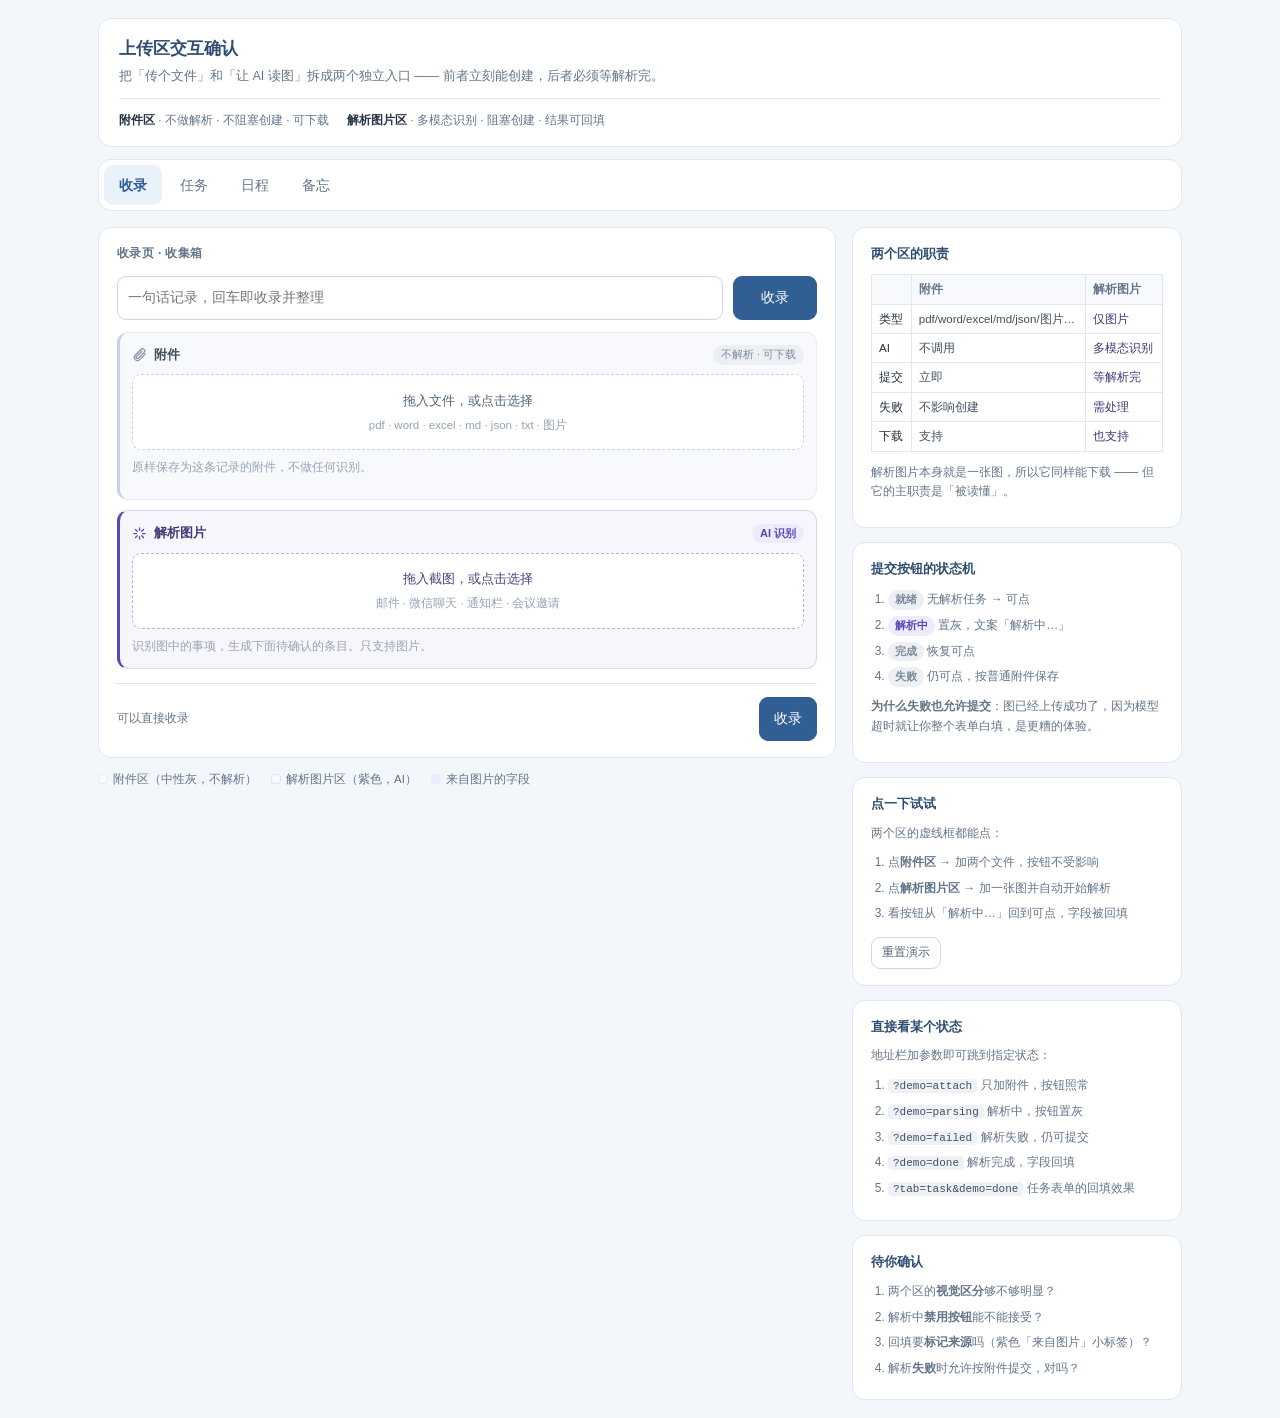
==== personal-workbench/docs/prototype/上传区交互确认-v1大区块版.html @ 9ab8a379 "feat: 附件上传与图片解析、任务分组、文章收藏（9-14~9-16 累积改动） 本地 .git 于 9-16 丢失（工作区文件完好、远端停在 9-13 的 50247c2）。 本次按工作区实际文件" ====
<!DOCTYPE html>
<html lang="zh-CN">
<head>
<meta charset="UTF-8">
<meta name="viewport" content="width=device-width, initial-scale=1">
<title>上传区交互确认 · personal-workbench</title>
<style>
:root{
  --bg:#f3f6fa;--surface:#fff;--surface2:#edf3f9;--border:#dfe7ef;
  --text:#263142;--muted:#63748a;--blue:#4f79a9;--blue-dark:#315f94;
  --red:#a32d2d;--amber:#a96c1d;--green:#39745b;--purple:#534AB7;
  --ink-soft:#96a3b4;--r:13px;
}
*{box-sizing:border-box}
body{margin:0;background:var(--bg);color:var(--text);
  font-family:-apple-system,BlinkMacSystemFont,"Segoe UI",Roboto,"Microsoft YaHei",sans-serif;
  font-size:13.5px;line-height:1.6}
.app{max-width:1120px;margin:auto;padding:18px}

/* ---------- 顶部 ---------- */
.top{background:var(--surface);border:1px solid var(--border);border-radius:var(--r);padding:16px 20px}
.top h1{font-size:17px;margin:0 0 4px;color:#2e4d70}
.top p{margin:0;color:var(--muted);font-size:12.5px}
.top .rule{display:flex;gap:18px;flex-wrap:wrap;margin-top:12px;padding-top:12px;border-top:1px solid var(--border)}
.top .rule div{font-size:12px;color:var(--muted)}
.top .rule b{color:var(--text);font-weight:600}

/* ---------- Tab ---------- */
.tabs{display:flex;gap:3px;margin:12px 0 16px;padding:5px;background:var(--surface);
  border:1px solid var(--border);border-radius:var(--r);overflow:auto}
.tabs button{min-height:40px;white-space:nowrap;border:0;background:transparent;color:var(--muted);
  border-radius:9px;padding:8px 15px;cursor:pointer;font:inherit;font-size:13.5px}
.tabs button.active{background:#e9f1fa;color:var(--blue-dark);font-weight:600}

/* ---------- 布局 ---------- */
.layout{display:grid;grid-template-columns:minmax(0,1fr) 330px;gap:16px;align-items:start}
.card{background:var(--surface);border:1px solid var(--border);border-radius:var(--r);padding:16px 18px}
.card + .card{margin-top:14px}
.card-head{font-size:12px;font-weight:600;color:var(--muted);letter-spacing:.4px;margin-bottom:12px}

/* ---------- 表单 ---------- */
.field{display:block;margin-bottom:11px}
.label{display:block;font-size:11.5px;color:var(--muted);margin-bottom:5px}
input[type=text],textarea,select{width:100%;min-height:38px;padding:7px 10px;font:inherit;font-size:13.5px;
  border:1px solid #cbd8e6;border-radius:9px;background:#fff;color:var(--text)}
textarea{resize:vertical;line-height:1.7}
input:focus,textarea:focus,select:focus{outline:none;border-color:var(--blue);box-shadow:0 0 0 3px rgba(79,121,169,.13)}
.row2{display:grid;grid-template-columns:repeat(2,minmax(0,1fr));gap:10px}
.btn{min-height:44px;border:1px solid #cbd8e6;border-radius:9px;background:#fff;color:#52657b;
  padding:8px 14px;cursor:pointer;font:inherit;font-size:13.5px}
.btn:hover{background:var(--surface2)}
.btn.primary{background:var(--blue-dark);border-color:var(--blue-dark);color:#fff}
.btn.primary:hover{background:#2a5586}
.btn.primary:disabled{background:#b8c6d6;border-color:#b8c6d6;cursor:not-allowed}
.btn.sm{min-height:32px;padding:4px 10px;font-size:12px}

/* 字段来源标记 */
.from-img{display:inline-block;margin-left:6px;background:#efeafc;color:var(--purple);
  border-radius:99px;padding:0 7px;font-size:10.5px;font-weight:600;vertical-align:1px}

/* ---------- 上传区：公共 ---------- */
.zone{border-radius:11px;padding:12px;margin-bottom:10px}
.zone-head{display:flex;align-items:center;gap:7px;margin-bottom:9px}
.zone-title{font-size:13px;font-weight:600}
.zone-badge{margin-left:auto;font-size:11px;border-radius:99px;padding:1px 8px}
.zone-hint{margin:9px 0 0;font-size:11.5px;color:var(--ink-soft);line-height:1.55}
.drop{display:flex;flex-direction:column;align-items:center;justify-content:center;gap:4px;
  min-height:76px;border-radius:9px;cursor:pointer;text-align:center;padding:10px;transition:.16s}
.drop-main{font-size:13px}
.drop-sub{font-size:11.5px;color:var(--ink-soft)}

/* ---------- 区一：附件（中性灰） ---------- */
.zone-attach{background:#f7f9fc;border:1px solid #e6edf5;border-left:3px solid #c7d3e2}
.zone-attach .zone-title{color:#42505f}
.zone-attach .zone-badge{background:#eceff4;color:#7d8899}
.zone-attach .drop{border:1px dashed #c7d3e2;background:#fff;color:#52657b}
.zone-attach .drop:hover{border-color:var(--blue);border-style:solid;background:#f6fafd;color:var(--blue-dark)}
.zone-attach .drop.dragover{border-color:var(--blue);border-style:solid;background:#eaf2fb}

/* ---------- 区二：解析图片（紫色强调 + AI 标识） ---------- */
.zone-parse{background:#f8f6fd;border:1px solid #ddd5f0;border-left:3px solid var(--purple)}
.zone-parse .zone-title{color:#3f3877}
.zone-parse .zone-badge{background:#efeafc;color:var(--purple);font-weight:600}
.zone-parse .drop{border:1px dashed #b9aee6;background:#fff;color:#4a4180}
.zone-parse .drop:hover{border-color:var(--purple);border-style:solid;background:#f5f2fd}
.zone-parse .drop.dragover{border-color:var(--purple);border-style:solid;background:#efeafc}

/* 图标 */
.ico{width:15px;height:15px;flex:0 0 auto;display:block}
.ico.spark{color:var(--purple)}
.ico.paperclip{color:#8a94a6}

/* ---------- 已选文件 ---------- */
.files{display:flex;flex-direction:column;gap:6px;margin-top:10px}
.file{display:flex;align-items:center;gap:9px;background:#fff;border:1px solid #e8edf3;
  border-radius:9px;padding:7px 10px}
.file-ico{width:30px;height:30px;border-radius:7px;display:grid;place-items:center;
  font-size:9.5px;font-weight:700;flex:0 0 auto;letter-spacing:.3px}
.file-ico.pdf{background:#fdeceb;color:#a32d2d}
.file-ico.xls{background:#e9f5ee;color:#39745b}
.file-ico.doc{background:#e9f0fa;color:#315f94}
.file-ico.md{background:#f0eefb;color:#534AB7}
.file-ico.json{background:#fdf4e6;color:#a96c1d}
.file-ico.png{background:#f0f4f8;color:#5d6f86}
.file-name{flex:1;min-width:0;font-size:12.5px;overflow:hidden;text-overflow:ellipsis;white-space:nowrap}
.file-size{font-size:11px;color:var(--ink-soft);font-variant-numeric:tabular-nums}
.file-x{border:0;background:transparent;color:#9aa8b8;cursor:pointer;font-size:15px;
  line-height:1;padding:2px 5px;border-radius:6px}
.file-x:hover{background:#f0f3f7;color:var(--red)}

/* 解析缩略图 */
.shot{display:flex;gap:10px;background:#fff;border:1px solid #e6e2f4;border-radius:9px;padding:9px;margin-top:10px}
.shot-thumb{width:58px;height:58px;border-radius:8px;flex:0 0 auto;overflow:hidden;background:#eef1f5;position:relative}
.shot-meta{flex:1;min-width:0}
.shot-name{font-size:12.5px;font-weight:600;margin-bottom:3px}
.shot-state{font-size:11.5px;color:var(--muted);display:flex;align-items:center;gap:6px}
.spin{width:11px;height:11px;border:2px solid #d8d3ee;border-top-color:var(--purple);
  border-radius:50%;animation:sp .7s linear infinite;flex:0 0 auto}
@keyframes sp{to{transform:rotate(360deg)}}
.state-ok{color:var(--green);font-weight:600}
.state-err{color:var(--red);font-weight:600}
.shot-acts{display:flex;gap:5px;margin-top:7px}

/* 假聊天截图（纯 CSS 画，用于示意） */
.fake-chat{padding:4px;display:flex;flex-direction:column;gap:3px;background:#eceff4;height:100%}
.fake-chat i{display:block;height:6px;border-radius:3px}
.fake-chat i.l{width:70%;background:#c9d2dd}
.fake-chat i.r{width:58%;background:#b7cfe8;margin-left:auto}

/* ---------- 提交区 ---------- */
.submit-bar{display:flex;align-items:center;gap:10px;margin-top:14px;padding-top:13px;border-top:1px solid var(--border)}
.submit-note{flex:1;font-size:11.5px;color:var(--muted);line-height:1.5}
.submit-note.wait{color:var(--amber);font-weight:600}
.submit-note.err{color:var(--red);font-weight:600}

/* 解析结果卡 */
.result{margin-top:11px;border:1px solid #e6e2f4;background:#faf9fd;border-radius:11px;padding:12px}
.result-head{display:flex;align-items:center;gap:7px;font-size:12px;font-weight:600;color:#3f3877;margin-bottom:9px}
.ritem{background:#fff;border:1px solid #e8edf3;border-radius:9px;padding:9px 11px;margin-bottom:7px}
.ritem-top{display:flex;align-items:center;gap:7px;margin-bottom:4px}
.tagcat{font-size:10.5px;font-weight:700;border-radius:5px;padding:1px 6px}
.tagcat.task{background:#e9f0fa;color:#315f94}
.tagcat.schedule{background:#f0eefb;color:#534AB7}
.tagcat.memo{background:#fdf4e6;color:#a96c1d}
.rfield{font-size:12px;color:#39424f;margin-top:3px}
.rfield span.k{color:var(--muted)}
.quote{margin-top:5px;padding:5px 8px;border-left:2px solid #c9bfe8;background:#f7f5fd;
  font-size:11.5px;color:#5b5480;border-radius:0 6px 6px 0}
.src{font-size:10.5px;border-radius:99px;padding:0 6px;margin-left:5px}
.src.extracted{background:#e9f5ee;color:#39745b}
.src.inferred{background:#fdf4e6;color:#a96c1d}
.src.missing{background:#f0f3f7;color:#8a94a6}

/* ---------- 右侧说明 ---------- */
.side h3{font-size:13px;margin:0 0 9px;color:#2e4d70}
.side p{margin:0 0 9px;font-size:12px;color:var(--muted);line-height:1.65}
.side ol{margin:0;padding-left:17px;font-size:12px;color:var(--muted);line-height:1.7}
.side li{margin-bottom:5px}
.side code{background:#eef2f7;border-radius:4px;padding:1px 5px;font-size:11px;color:#42505f}
.cmp{width:100%;border-collapse:collapse;font-size:11.5px;margin-bottom:11px}
.cmp th,.cmp td{border:1px solid var(--border);padding:5px 7px;text-align:left}
.cmp th{background:#f7f9fc;color:var(--muted);font-weight:600}
.cmp td.a{color:#42505f}
.cmp td.b{color:#3f3877}
.pill{display:inline-block;font-size:10.5px;border-radius:99px;padding:1px 7px;font-weight:600}
.pill.gray{background:#eceff4;color:#7d8899}
.pill.purple{background:#efeafc;color:var(--purple)}

.legend{display:flex;gap:14px;flex-wrap:wrap;margin-top:12px;font-size:11.5px;color:var(--muted)}
.legend span{display:flex;align-items:center;gap:5px}
.legend i{width:10px;height:10px;border-radius:3px;display:block}

@media(max-width:980px){
  .layout{grid-template-columns:1fr}
}
@media(max-width:640px){
  .row2{grid-template-columns:1fr}
  .app{padding:10px}
  .top .rule{gap:10px}
}
</style>
</head>
<body>
<div class="app">

  <header class="top">
    <h1>上传区交互确认</h1>
    <p>把「传个文件」和「让 AI 读图」拆成两个独立入口 —— 前者立刻能创建，后者必须等解析完。</p>
    <div class="rule">
      <div><b>附件区</b> · 不做解析 · 不阻塞创建 · 可下载</div>
      <div><b>解析图片区</b> · 多模态识别 · 阻塞创建 · 结果可回填</div>
    </div>
  </header>

  <nav class="tabs" id="tabs">
    <button data-tab="inbox" class="active">收录</button>
    <button data-tab="task">任务</button>
    <button data-tab="event">日程</button>
    <button data-tab="memo">备忘</button>
  </nav>

  <div class="layout">
    <main>

      <!-- ================= 收录 ================= -->
      <section class="card panel" data-panel="inbox">
        <div class="card-head">收录页 · 收集箱</div>
        <div class="row2" style="grid-template-columns:minmax(0,1fr) auto">
          <input type="text" placeholder="一句话记录，回车即收录并整理">
          <button class="btn primary" style="min-width:84px">收录</button>
        </div>

        <div class="zone zone-attach" style="margin-top:12px">
          <div class="zone-head">
            <svg class="ico paperclip" viewBox="0 0 24 24" fill="none" stroke="currentColor" stroke-width="2" stroke-linecap="round"><path d="M21.4 11.05 12.25 20.2a5 5 0 0 1-7.07-7.07l9.19-9.19a3.5 3.5 0 0 1 4.95 4.95l-9.2 9.19a2 2 0 0 1-2.83-2.83l8.49-8.48"/></svg>
            <span class="zone-title">附件</span>
            <span class="zone-badge">不解析 · 可下载</span>
          </div>
          <div class="drop" data-drop="attach">
            <span class="drop-main">拖入文件，或点击选择</span>
            <span class="drop-sub">pdf · word · excel · md · json · txt · 图片</span>
          </div>
          <p class="zone-hint">原样保存为这条记录的附件，不做任何识别。</p>
          <div class="files" data-files="attach"></div>
        </div>

        <div class="zone zone-parse">
          <div class="zone-head">
            <svg class="ico spark" viewBox="0 0 24 24" fill="none" stroke="currentColor" stroke-width="2" stroke-linecap="round" stroke-linejoin="round"><path d="M12 3v4M12 17v4M3 12h4M17 12h4M5.6 5.6l2.8 2.8M15.6 15.6l2.8 2.8M18.4 5.6l-2.8 2.8M8.4 15.6l-2.8 2.8"/></svg>
            <span class="zone-title">解析图片</span>
            <span class="zone-badge">AI 识别</span>
          </div>
          <div class="drop" data-drop="parse">
            <span class="drop-main">拖入截图，或点击选择</span>
            <span class="drop-sub">邮件 · 微信聊天 · 通知栏 · 会议邀请</span>
          </div>
          <p class="zone-hint">识别图中的事项，生成下面待确认的条目。只支持图片。</p>
          <div data-shots="parse"></div>
          <div class="result" data-result style="display:none"></div>
        </div>

        <div class="submit-bar">
          <span class="submit-note" data-note>可以直接收录</span>
          <button class="btn primary" data-submit>收录</button>
        </div>
      </section>

      <!-- ================= 任务 ================= -->
      <section class="card panel" data-panel="task" hidden>
        <div class="card-head">任务页 · 新建任务</div>
        <label class="field"><span class="label">标题</span>
          <input type="text" data-fill="taskTitle" placeholder="要做什么"></label>
        <div class="row2">
          <label class="field"><span class="label">优先级</span>
            <select><option>P2</option><option>P1</option><option>P0</option><option>P3</option></select></label>
          <label class="field"><span class="label">截止日期</span>
            <input type="text" data-fill="taskDue" placeholder="YYYY-MM-DD"></label>
        </div>
        <label class="field"><span class="label">备注</span>
          <textarea rows="2" data-fill="taskNote" placeholder="补充说明"></textarea></label>

        <div class="zone zone-attach">
          <div class="zone-head">
            <svg class="ico paperclip" viewBox="0 0 24 24" fill="none" stroke="currentColor" stroke-width="2" stroke-linecap="round"><path d="M21.4 11.05 12.25 20.2a5 5 0 0 1-7.07-7.07l9.19-9.19a3.5 3.5 0 0 1 4.95 4.95l-9.2 9.19a2 2 0 0 1-2.83-2.83l8.49-8.48"/></svg>
            <span class="zone-title">附件</span>
            <span class="zone-badge">不解析 · 可下载</span>
          </div>
          <div class="drop" data-drop="attach">
            <span class="drop-main">拖入文件，或点击选择</span>
            <span class="drop-sub">pdf · word · excel · md · json · txt · 图片</span>
          </div>
          <p class="zone-hint">随任务保存，创建后可从任务详情里下载。</p>
          <div class="files" data-files="attach"></div>
        </div>

        <div class="zone zone-parse">
          <div class="zone-head">
            <svg class="ico spark" viewBox="0 0 24 24" fill="none" stroke="currentColor" stroke-width="2" stroke-linecap="round" stroke-linejoin="round"><path d="M12 3v4M12 17v4M3 12h4M17 12h4M5.6 5.6l2.8 2.8M15.6 15.6l2.8 2.8M18.4 5.6l-2.8 2.8M8.4 15.6l-2.8 2.8"/></svg>
            <span class="zone-title">解析图片</span>
            <span class="zone-badge">AI 识别</span>
          </div>
          <div class="drop" data-drop="parse">
            <span class="drop-main">拖入截图，或点击选择</span>
            <span class="drop-sub">比如一封要求你交数据的邮件</span>
          </div>
          <p class="zone-hint">识别出标题、截止时间、对方后自动填入上方字段，已填的内容不会被覆盖。</p>
          <div data-shots="parse"></div>
        </div>

        <div class="submit-bar">
          <span class="submit-note" data-note>可以直接创建</span>
          <button class="btn primary" data-submit>新建任务</button>
        </div>
      </section>

      <!-- ================= 日程 ================= -->
      <section class="card panel" data-panel="event" hidden>
        <div class="card-head">日程页 · 新建日程</div>
        <label class="field"><span class="label">标题</span>
          <input type="text" data-fill="evTitle" placeholder="日程标题"></label>
        <div class="row2">
          <label class="field"><span class="label">日期</span>
            <input type="text" data-fill="evDate" placeholder="YYYY-MM-DD"></label>
          <label class="field"><span class="label">类型</span>
            <select><option>会议</option><option>深度块</option><option>其他</option></select></label>
        </div>
        <div class="row2">
          <label class="field"><span class="label">开始</span>
            <input type="text" data-fill="evStart" placeholder="HH:mm"></label>
          <label class="field"><span class="label">结束</span>
            <input type="text" data-fill="evEnd" placeholder="HH:mm"></label>
        </div>

        <div class="zone zone-attach">
          <div class="zone-head">
            <svg class="ico paperclip" viewBox="0 0 24 24" fill="none" stroke="currentColor" stroke-width="2" stroke-linecap="round"><path d="M21.4 11.05 12.25 20.2a5 5 0 0 1-7.07-7.07l9.19-9.19a3.5 3.5 0 0 1 4.95 4.95l-9.2 9.19a2 2 0 0 1-2.83-2.83l8.49-8.48"/></svg>
            <span class="zone-title">附件</span>
            <span class="zone-badge">不解析 · 可下载</span>
          </div>
          <div class="drop" data-drop="attach">
            <span class="drop-main">拖入文件，或点击选择</span>
            <span class="drop-sub">会议纪要 · 议程 · 相关文档</span>
          </div>
          <p class="zone-hint">随日程保存，比如把会议议程挂在日程上。</p>
          <div class="files" data-files="attach"></div>
        </div>

        <div class="zone zone-parse">
          <div class="zone-head">
            <svg class="ico spark" viewBox="0 0 24 24" fill="none" stroke="currentColor" stroke-width="2" stroke-linecap="round" stroke-linejoin="round"><path d="M12 3v4M12 17v4M3 12h4M17 12h4M5.6 5.6l2.8 2.8M15.6 15.6l2.8 2.8M18.4 5.6l-2.8 2.8M8.4 15.6l-2.8 2.8"/></svg>
            <span class="zone-title">解析图片</span>
            <span class="zone-badge">AI 识别</span>
          </div>
          <div class="drop" data-drop="parse">
            <span class="drop-main">拖入截图，或点击选择</span>
            <span class="drop-sub">比如一张会议邀请或日程通知</span>
          </div>
          <p class="zone-hint">识别时间、地点、参与人，自动填入上方字段。</p>
          <div data-shots="parse"></div>
        </div>

        <div class="submit-bar">
          <span class="submit-note" data-note>可以直接创建</span>
          <button class="btn primary" data-submit>新建日程</button>
        </div>
      </section>

      <!-- ================= 备忘 ================= -->
      <section class="card panel" data-panel="memo" hidden>
        <div class="card-head">备忘页 · 新建备忘</div>
        <label class="field"><span class="label">标题</span>
          <input type="text" data-fill="memoTitle" placeholder="标题（可空）"></label>
        <label class="field"><span class="label">正文</span>
          <textarea rows="3" data-fill="memoContent" placeholder="正文（与标题至少写一项）"></textarea></label>
        <div class="row2">
          <label class="field"><span class="label">标签</span>
            <input type="text" placeholder="逗号分隔"></label>
          <label class="field"><span class="label">空间</span>
            <select><option>自动</option><option>工作</option><option>生活</option></select></label>
        </div>

        <div class="zone zone-attach">
          <div class="zone-head">
            <svg class="ico paperclip" viewBox="0 0 24 24" fill="none" stroke="currentColor" stroke-width="2" stroke-linecap="round"><path d="M21.4 11.05 12.25 20.2a5 5 0 0 1-7.07-7.07l9.19-9.19a3.5 3.5 0 0 1 4.95 4.95l-9.2 9.19a2 2 0 0 1-2.83-2.83l8.49-8.48"/></svg>
            <span class="zone-title">附件</span>
            <span class="zone-badge">不解析 · 可下载</span>
          </div>
          <div class="drop" data-drop="attach">
            <span class="drop-main">拖入文件，或点击选择</span>
            <span class="drop-sub">pdf · word · excel · md · json · txt · 图片</span>
          </div>
          <p class="zone-hint">随备忘保存。</p>
          <div class="files" data-files="attach"></div>
        </div>

        <div class="zone zone-parse">
          <div class="zone-head">
            <svg class="ico spark" viewBox="0 0 24 24" fill="none" stroke="currentColor" stroke-width="2" stroke-linecap="round" stroke-linejoin="round"><path d="M12 3v4M12 17v4M3 12h4M17 12h4M5.6 5.6l2.8 2.8M15.6 15.6l2.8 2.8M18.4 5.6l-2.8 2.8M8.4 15.6l-2.8 2.8"/></svg>
            <span class="zone-title">解析图片</span>
            <span class="zone-badge">AI 识别</span>
          </div>
          <div class="drop" data-drop="parse">
            <span class="drop-main">拖入截图，或点击选择</span>
            <span class="drop-sub">比如一段聊天记录或一张便签</span>
          </div>
          <p class="zone-hint">把图中的文字识别出来填进正文，你可以在上面直接改。</p>
          <div data-shots="parse"></div>
        </div>

        <div class="submit-bar">
          <span class="submit-note" data-note>可以直接创建</span>
          <button class="btn primary" data-submit>新建备忘</button>
        </div>
      </section>

      <div class="legend">
        <span><i style="background:#f7f9fc;border:1px solid #e6edf5"></i> 附件区（中性灰，不解析）</span>
        <span><i style="background:#faf9fd;border:1px solid #e6e2f4"></i> 解析图片区（紫色，AI）</span>
        <span><i style="background:#efeafc"></i> 来自图片的字段</span>
      </div>
    </main>

    <aside class="side">
      <div class="card">
        <h3>两个区的职责</h3>
        <table class="cmp">
          <tr><th></th><th>附件</th><th>解析图片</th></tr>
          <tr><td>类型</td><td class="a">pdf/word/excel/md/json/图片…</td><td class="b">仅图片</td></tr>
          <tr><td>AI</td><td class="a">不调用</td><td class="b">多模态识别</td></tr>
          <tr><td>提交</td><td class="a">立即</td><td class="b">等解析完</td></tr>
          <tr><td>失败</td><td class="a">不影响创建</td><td class="b">需处理</td></tr>
          <tr><td>下载</td><td class="a">支持</td><td class="b">也支持</td></tr>
        </table>
        <p>解析图片本身就是一张图，所以它同样能下载 —— 但它的主职责是「被读懂」。</p>
      </div>

      <div class="card">
        <h3>提交按钮的状态机</h3>
        <ol>
          <li><span class="pill gray">就绪</span> 无解析任务 → 可点</li>
          <li><span class="pill purple">解析中</span> 置灰，文案「解析中…」</li>
          <li><span class="pill gray">完成</span> 恢复可点</li>
          <li><span class="pill gray">失败</span> 仍可点，按普通附件保存</li>
        </ol>
        <p style="margin-top:10px"><b>为什么失败也允许提交</b>：图已经上传成功了，因为模型超时就让你整个表单白填，是更糟的体验。</p>
      </div>

      <div class="card">
        <h3>点一下试试</h3>
        <p>两个区的虚线框都能点：</p>
        <ol>
          <li>点<b>附件区</b> → 加两个文件，按钮不受影响</li>
          <li>点<b>解析图片区</b> → 加一张图并自动开始解析</li>
          <li>看按钮从「解析中…」回到可点，字段被回填</li>
        </ol>
        <button class="btn sm" id="reset" style="margin-top:8px">重置演示</button>
      </div>

      <div class="card">
        <h3>直接看某个状态</h3>
        <p>地址栏加参数即可跳到指定状态：</p>
        <ol>
          <li><code>?demo=attach</code> 只加附件，按钮照常</li>
          <li><code>?demo=parsing</code> 解析中，按钮置灰</li>
          <li><code>?demo=failed</code> 解析失败，仍可提交</li>
          <li><code>?demo=done</code> 解析完成，字段回填</li>
          <li><code>?tab=task&amp;demo=done</code> 任务表单的回填效果</li>
        </ol>
      </div>

      <div class="card">
        <h3>待你确认</h3>
        <ol>
          <li>两个区的<b>视觉区分</b>够不够明显？</li>
          <li>解析中<b>禁用按钮</b>能不能接受？</li>
          <li>回填要<b>标记来源</b>吗（紫色「来自图片」小标签）？</li>
          <li>解析<b>失败</b>时允许按附件提交，对吗？</li>
        </ol>
      </div>
    </aside>
  </div>
</div>

<script>
(function () {
  var ATTACH_SAMPLES = [
    { name: '2026Q3销售数据.xlsx', size: '284 KB', kind: 'xls', tag: 'XLS' },
    { name: '产品需求文档.pdf',    size: '1.2 MB', kind: 'pdf', tag: 'PDF' }
  ];
  var attachCursor = 0;

  function el(html) {
    var d = document.createElement('div');
    d.innerHTML = html.trim();
    return d.firstChild;
  }

  /* ---------- 附件区：加文件 ---------- */
  function addAttach(panel) {
    var box = panel.querySelector('[data-files="attach"]');
    var sample = ATTACH_SAMPLES[attachCursor % ATTACH_SAMPLES.length];
    attachCursor++;
    var node = el(
      '<div class="file">' +
        '<span class="file-ico ' + sample.kind + '">' + sample.tag + '</span>' +
        '<span class="file-name">' + sample.name + '</span>' +
        '<span class="file-size">' + sample.size + '</span>' +
        '<button class="file-x" title="移除">&times;</button>' +
      '</div>');
    node.querySelector('.file-x').addEventListener('click', function () { node.remove(); });
    box.appendChild(node);
    flash(panel, '已添加附件：' + sample.name);
  }

  /* ---------- 解析区：加图 + 走解析流程 ---------- */
  /* mode: 省略=正常（2.2s 后完成） | 'instant'=立即完成 | 'freeze'=停在「解析中」 */
  function addShot(panel, mode) {
    var box = panel.querySelector('[data-shots="parse"]');
    if (box.querySelector('.shot')) { flash(panel, '这个演示只放一张解析图片'); return; }

    var node = el(
      '<div class="shot">' +
        '<span class="shot-thumb"><span class="fake-chat"><i class="l"></i><i class="r"></i><i class="l"></i><i class="r"></i></span></span>' +
        '<span class="shot-meta">' +
          '<span class="shot-name">微信聊天记录.png</span>' +
          '<span class="shot-state" data-state><span class="spin"></span>正在解析…</span>' +
        '</span>' +
      '</div>');
    node.querySelector('.shot-name').innerHTML += '<span class="file-size" style="margin-left:6px">412 KB</span>';
    box.appendChild(node);

    if (mode === 'freeze') {
      setSubmit(panel, 'wait');
      setNote(panel, '正在解析图片，请稍候（约 3–10 秒）…', 'wait');
      return;
    }

    if (mode === 'failed') {
      var st0 = node.querySelector('[data-state]');
      st0.className = 'shot-state state-err';
      st0.textContent = '解析失败 · 识别服务超时';
      node.querySelector('.shot-meta').appendChild(el(
        '<span class="shot-acts">' +
          '<button class="btn sm" type="button">重试</button>' +
          '<button class="btn sm" type="button">移除</button>' +
        '</span>'));
      /* 失败也允许提交：图已上传成功，不该让整个表单白填 */
      setSubmit(panel, 'ready');
      setNote(panel, '解析失败，图片仍会作为附件保存', 'err');
      return;
    }

    /* 解析中：按钮置灰 */
    setSubmit(panel, 'wait');
    setNote(panel, '正在解析图片，请稍候（约 3–10 秒）…', 'wait');

    var done = function () {
      fillResult(panel);
      var st = node.querySelector('[data-state]');
      st.className = 'shot-state state-ok';
      st.textContent = '解析完成 · 识别为微信聊天记录';
      setSubmit(panel, 'ready');
      setNote(panel, panel.dataset.panel === 'inbox' ? '解析完成，请确认下方条目' : '解析完成，已填入上方字段', '');
    };
    if (mode === 'instant') done();
    else setTimeout(done, 2200);
  }

  /* ---------- 解析结果：回填 / 确认卡 ---------- */
  function fillResult(panel) {
    var tab = panel.dataset.panel;

    if (tab === 'inbox') {
      var box = panel.querySelector('[data-result]');
      box.style.display = '';
      box.innerHTML =
        '<div class="result-head">' +
          '<svg class="ico spark" viewBox="0 0 24 24" fill="none" stroke="currentColor" stroke-width="2" stroke-linecap="round" stroke-linejoin="round">' +
          '<path d="M12 3v4M12 17v4M3 12h4M17 12h4M5.6 5.6l2.8 2.8M15.6 15.6l2.8 2.8M18.4 5.6l-2.8 2.8M8.4 15.6l-2.8 2.8"/></svg>' +
          '识别为微信聊天记录 · 共 2 条，已勾选 1 条</div>' +
        '<div class="ritem">' +
          '<div class="ritem-top"><input type="checkbox" checked><span class="tagcat task">任务</span>' +
            '<b style="font-size:12.5px">给老王发销售数据</b></div>' +
          '<div class="rfield"><span class="k">对方：</span>老王</div>' +
          '<div class="rfield"><span class="k">截止：</span>2026-09-16' +
            '<span class="src inferred">根据「明天下午」推算</span></div>' +
          '<div class="quote">「我：明天下午发你」</div>' +
        '</div>' +
        '<div class="ritem" style="opacity:.62">' +
          '<div class="ritem-top"><input type="checkbox"><span class="tagcat memo">备忘</span>' +
            '<b style="font-size:12.5px">销售数据相关讨论</b></div>' +
          '<div class="rfield"><span class="k">原文：</span>那个销售数据你看下</div>' +
          '<div class="quote">「老王：那个销售数据你看下」</div>' +
        '</div>';
      return;
    }

    /* 表单入口：回填，只填空字段 */
    var map = {
      task:  { taskTitle: '给老王发销售数据', taskDue: '2026-09-16', taskNote: '老王催销售数据，答应明天下午发他' },
      event: { evTitle: '与老王对齐销售数据', evDate: '2026-09-16', evStart: '14:00', evEnd: '14:30' },
      memo:  { memoContent: '老王：那个销售数据你什么时候给我\n我：明天下午发你' }
    }[tab];

    Object.keys(map).forEach(function (key) {
      var input = panel.querySelector('[data-fill="' + key + '"]');
      if (!input) return;
      if (input.value.trim() !== '') return;   /* 只填空字段，不覆盖 */
      input.value = map[key];
      markFromImage(input, key + '-badge');
    });
  }

  function markFromImage(input, id) {
    if (input.parentNode.querySelector('[data-badge="' + id + '"]')) return;
    var badge = el('<span class="from-img" data-badge="' + id + '">来自图片</span>');
    var label = input.parentNode.querySelector('.label');
    if (label) label.appendChild(badge);
    input.addEventListener('input', function handler() {
      var b = input.parentNode.querySelector('[data-badge="' + id + '"]');
      if (b) b.remove();
      input.removeEventListener('input', handler);
    });
  }

  /* ---------- 提交区状态 ---------- */
  function setSubmit(panel, state) {
    var btn = panel.querySelector('[data-submit]');
    var label = btn.dataset.label || btn.textContent;
    btn.dataset.label = label;
    btn.disabled = state === 'wait';
    btn.textContent = state === 'wait' ? '解析中…' : label;
  }
  function setNote(panel, text, cls) {
    var note = panel.querySelector('[data-note]');
    note.textContent = text;
    note.className = 'submit-note' + (cls ? ' ' + cls : '');
  }
  function flash(panel, text) {
    setNote(panel, text, '');
  }

  /* ---------- 供重置用：记录初始文案 ---------- */
  document.querySelectorAll('[data-submit]').forEach(function (b) { b.dataset.label = b.textContent; });
  document.querySelectorAll('.submit-note').forEach(function (n) { n.dataset.initial = n.textContent; });
  document.querySelectorAll('.panel').forEach(function (p) { p.dataset.initialNote = p.querySelector('[data-note]').textContent; });

  /* ---------- Tab 切换 ---------- */
  document.getElementById('tabs').addEventListener('click', function (e) {
    var btn = e.target.closest('button');
    if (!btn) return;
    document.querySelectorAll('#tabs button').forEach(function (b) { b.classList.remove('active'); });
    btn.classList.add('active');
    document.querySelectorAll('.panel').forEach(function (p) {
      p.hidden = p.dataset.panel !== btn.dataset.tab;
    });
  });

  /* ---------- 拖拽 / 点击 ---------- */
  document.addEventListener('click', function (e) {
    var drop = e.target.closest('.drop');
    if (!drop) return;
    var panel = drop.closest('.panel');
    if (drop.dataset.drop === 'attach') addAttach(panel);
    else addShot(panel);
  });

  document.querySelectorAll('.drop').forEach(function (drop) {
    drop.addEventListener('dragover', function (e) { e.preventDefault(); drop.classList.add('dragover'); });
    drop.addEventListener('dragleave', function () { drop.classList.remove('dragover'); });
    drop.addEventListener('drop', function (e) {
      e.preventDefault();
      drop.classList.remove('dragover');
      var panel = drop.closest('.panel');
      if (drop.dataset.drop === 'attach') addAttach(panel);
      else addShot(panel);
    });
  });

  /* ---------- 重置 ---------- */
  document.getElementById('reset').addEventListener('click', function () {
    attachCursor = 0;
    document.querySelectorAll('.panel').forEach(function (p) {
      p.querySelectorAll('[data-files="attach"] .file').forEach(function (f) { f.remove(); });
      p.querySelectorAll('[data-shots="parse"] .shot').forEach(function (s) { s.remove(); });
      var r = p.querySelector('[data-result]'); if (r) { r.innerHTML = ''; r.style.display = 'none'; }
      p.querySelectorAll('[data-fill]').forEach(function (i) { i.value = ''; });
      p.querySelectorAll('[data-badge]').forEach(function (b) { b.remove(); });
      setSubmit(p, 'ready');
      setNote(p, p.dataset.initialNote, '');
    });
  });

  /* ---------- URL 参数驱动：?tab=task&demo=done 可直接看到指定状态 -------------- */
  (function bootDemo() {
    var q = new URLSearchParams(location.search);
    var tab = q.get('tab') || 'inbox';
    var demo = q.get('demo');
    if (tab !== 'inbox') {
      var btn = document.querySelector('#tabs button[data-tab="' + tab + '"]');
      if (btn) btn.click();
    }
    if (!demo) return;
    var panel = document.querySelector('.panel[data-panel="' + tab + '"]');
    if (!panel) return;
    if (demo === 'attach' || demo === 'both') { addAttach(panel); addAttach(panel); }
    if (demo === 'parsing') addShot(panel, 'freeze');
    if (demo === 'failed') addShot(panel, 'failed');
    if (demo === 'done' || demo === 'both') addShot(panel, 'instant');
  })();
})();
</script>
</body>
</html>
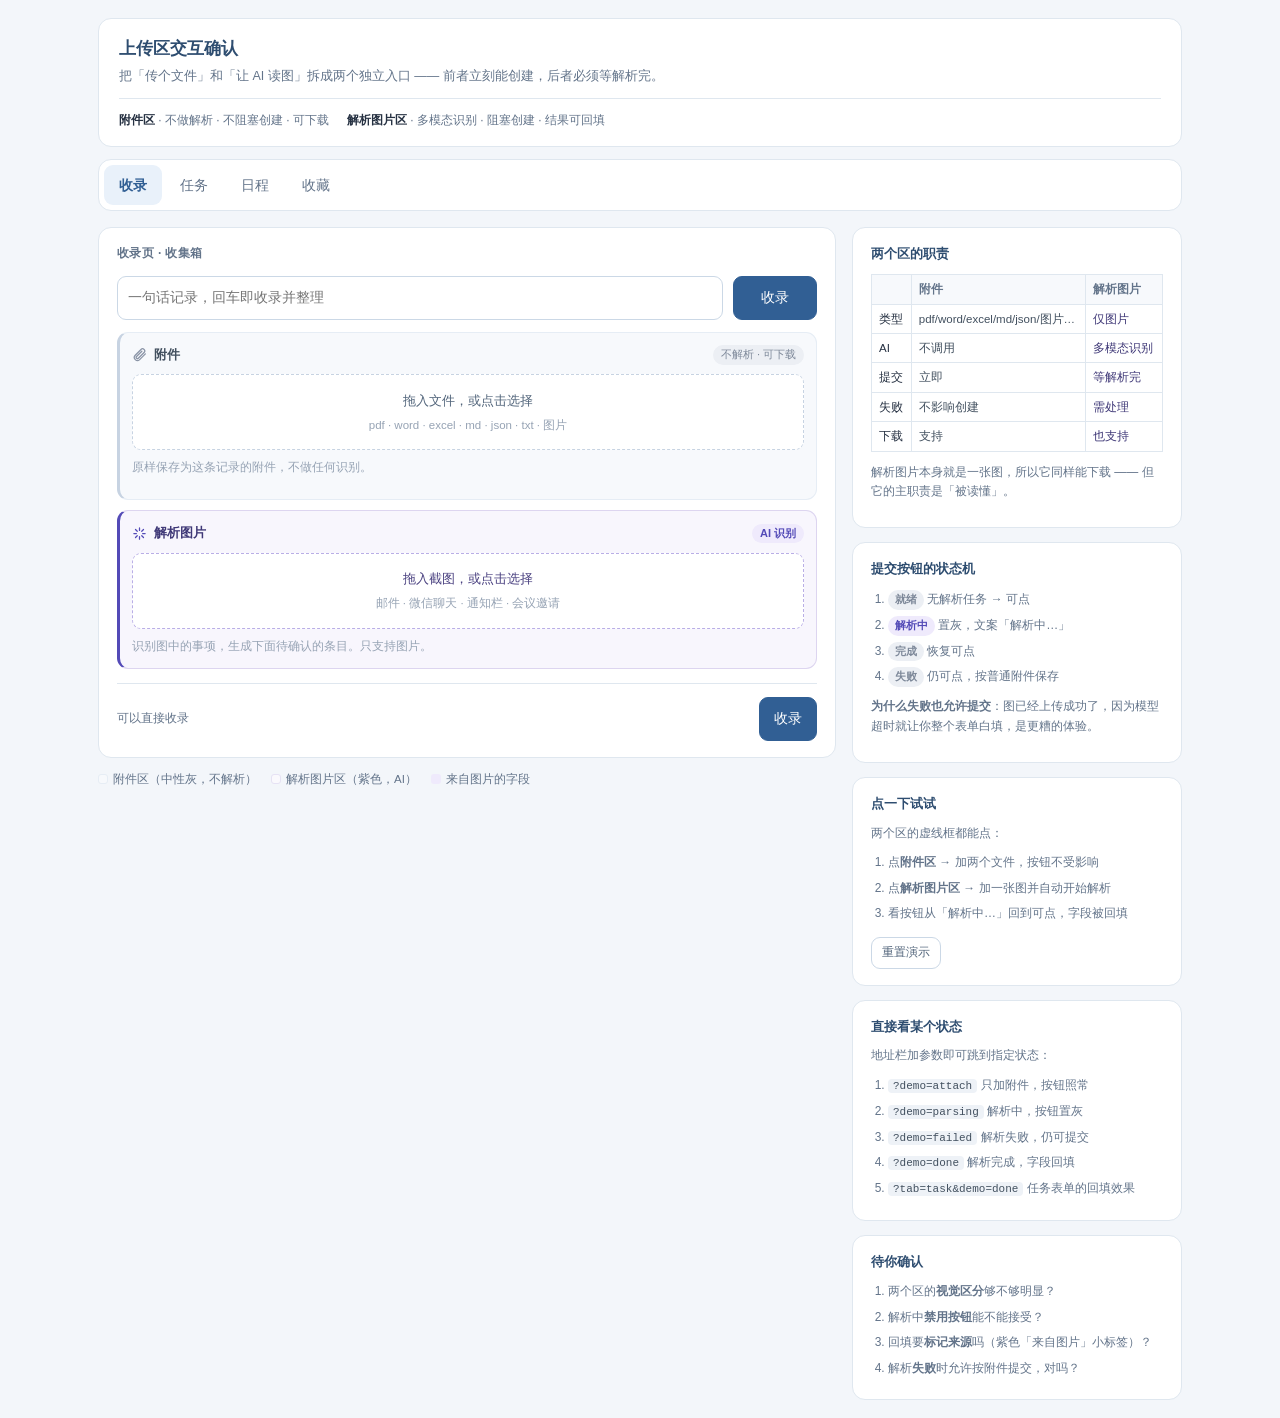
==== commit 4ceba1e5: "feat: 备忘更名收藏、日程表单三行重排、收藏编辑改全局弹层、诗词品读接口（9-20~9-21） - 「备忘」整体更名为「收藏」：界面文案 / 前端标识符 / 后端包类与路由 / 数据库表与 CHE" ====
--- a/personal-workbench/docs/prototype/上传区交互确认-v1大区块版.html
+++ b/personal-workbench/docs/prototype/上传区交互确认-v1大区块版.html
@@ -141,7 +141,7 @@
 .tagcat{font-size:10.5px;font-weight:700;border-radius:5px;padding:1px 6px}
 .tagcat.task{background:#e9f0fa;color:#315f94}
 .tagcat.schedule{background:#f0eefb;color:#534AB7}
-.tagcat.memo{background:#fdf4e6;color:#a96c1d}
+.tagcat.favorite{background:#fdf4e6;color:#a96c1d}
 .rfield{font-size:12px;color:#39424f;margin-top:3px}
 .rfield span.k{color:var(--muted)}
 .quote{margin-top:5px;padding:5px 8px;border-left:2px solid #c9bfe8;background:#f7f5fd;
@@ -196,7 +196,7 @@
     <button data-tab="inbox" class="active">收录</button>
     <button data-tab="task">任务</button>
     <button data-tab="event">日程</button>
-    <button data-tab="memo">备忘</button>
+    <button data-tab="favorite">收藏</button>
   </nav>
 
   <div class="layout">
@@ -345,13 +345,13 @@
         </div>
       </section>
 
-      <!-- ================= 备忘 ================= -->
-      <section class="card panel" data-panel="memo" hidden>
-        <div class="card-head">备忘页 · 新建备忘</div>
+      <!-- ================= 收藏 ================= -->
+      <section class="card panel" data-panel="favorite" hidden>
+        <div class="card-head">收藏页 · 新建收藏</div>
         <label class="field"><span class="label">标题</span>
-          <input type="text" data-fill="memoTitle" placeholder="标题（可空）"></label>
+          <input type="text" data-fill="favoriteTitle" placeholder="标题（可空）"></label>
         <label class="field"><span class="label">正文</span>
-          <textarea rows="3" data-fill="memoContent" placeholder="正文（与标题至少写一项）"></textarea></label>
+          <textarea rows="3" data-fill="favoriteContent" placeholder="正文（与标题至少写一项）"></textarea></label>
         <div class="row2">
           <label class="field"><span class="label">标签</span>
             <input type="text" placeholder="逗号分隔"></label>
@@ -369,7 +369,7 @@
             <span class="drop-main">拖入文件，或点击选择</span>
             <span class="drop-sub">pdf · word · excel · md · json · txt · 图片</span>
           </div>
-          <p class="zone-hint">随备忘保存。</p>
+          <p class="zone-hint">随收藏保存。</p>
           <div class="files" data-files="attach"></div>
         </div>
 
@@ -389,7 +389,7 @@
 
         <div class="submit-bar">
           <span class="submit-note" data-note>可以直接创建</span>
-          <button class="btn primary" data-submit>新建备忘</button>
+          <button class="btn primary" data-submit>新建收藏</button>
         </div>
       </section>
 
@@ -567,7 +567,7 @@
           '<div class="quote">「我：明天下午发你」</div>' +
         '</div>' +
         '<div class="ritem" style="opacity:.62">' +
-          '<div class="ritem-top"><input type="checkbox"><span class="tagcat memo">备忘</span>' +
+          '<div class="ritem-top"><input type="checkbox"><span class="tagcat favorite">收藏</span>' +
             '<b style="font-size:12.5px">销售数据相关讨论</b></div>' +
           '<div class="rfield"><span class="k">原文：</span>那个销售数据你看下</div>' +
           '<div class="quote">「老王：那个销售数据你看下」</div>' +
@@ -579,7 +579,7 @@
     var map = {
       task:  { taskTitle: '给老王发销售数据', taskDue: '2026-09-16', taskNote: '老王催销售数据，答应明天下午发他' },
       event: { evTitle: '与老王对齐销售数据', evDate: '2026-09-16', evStart: '14:00', evEnd: '14:30' },
-      memo:  { memoContent: '老王：那个销售数据你什么时候给我\n我：明天下午发你' }
+      favorite:  { favoriteContent: '老王：那个销售数据你什么时候给我\n我：明天下午发你' }
     }[tab];
 
     Object.keys(map).forEach(function (key) {
